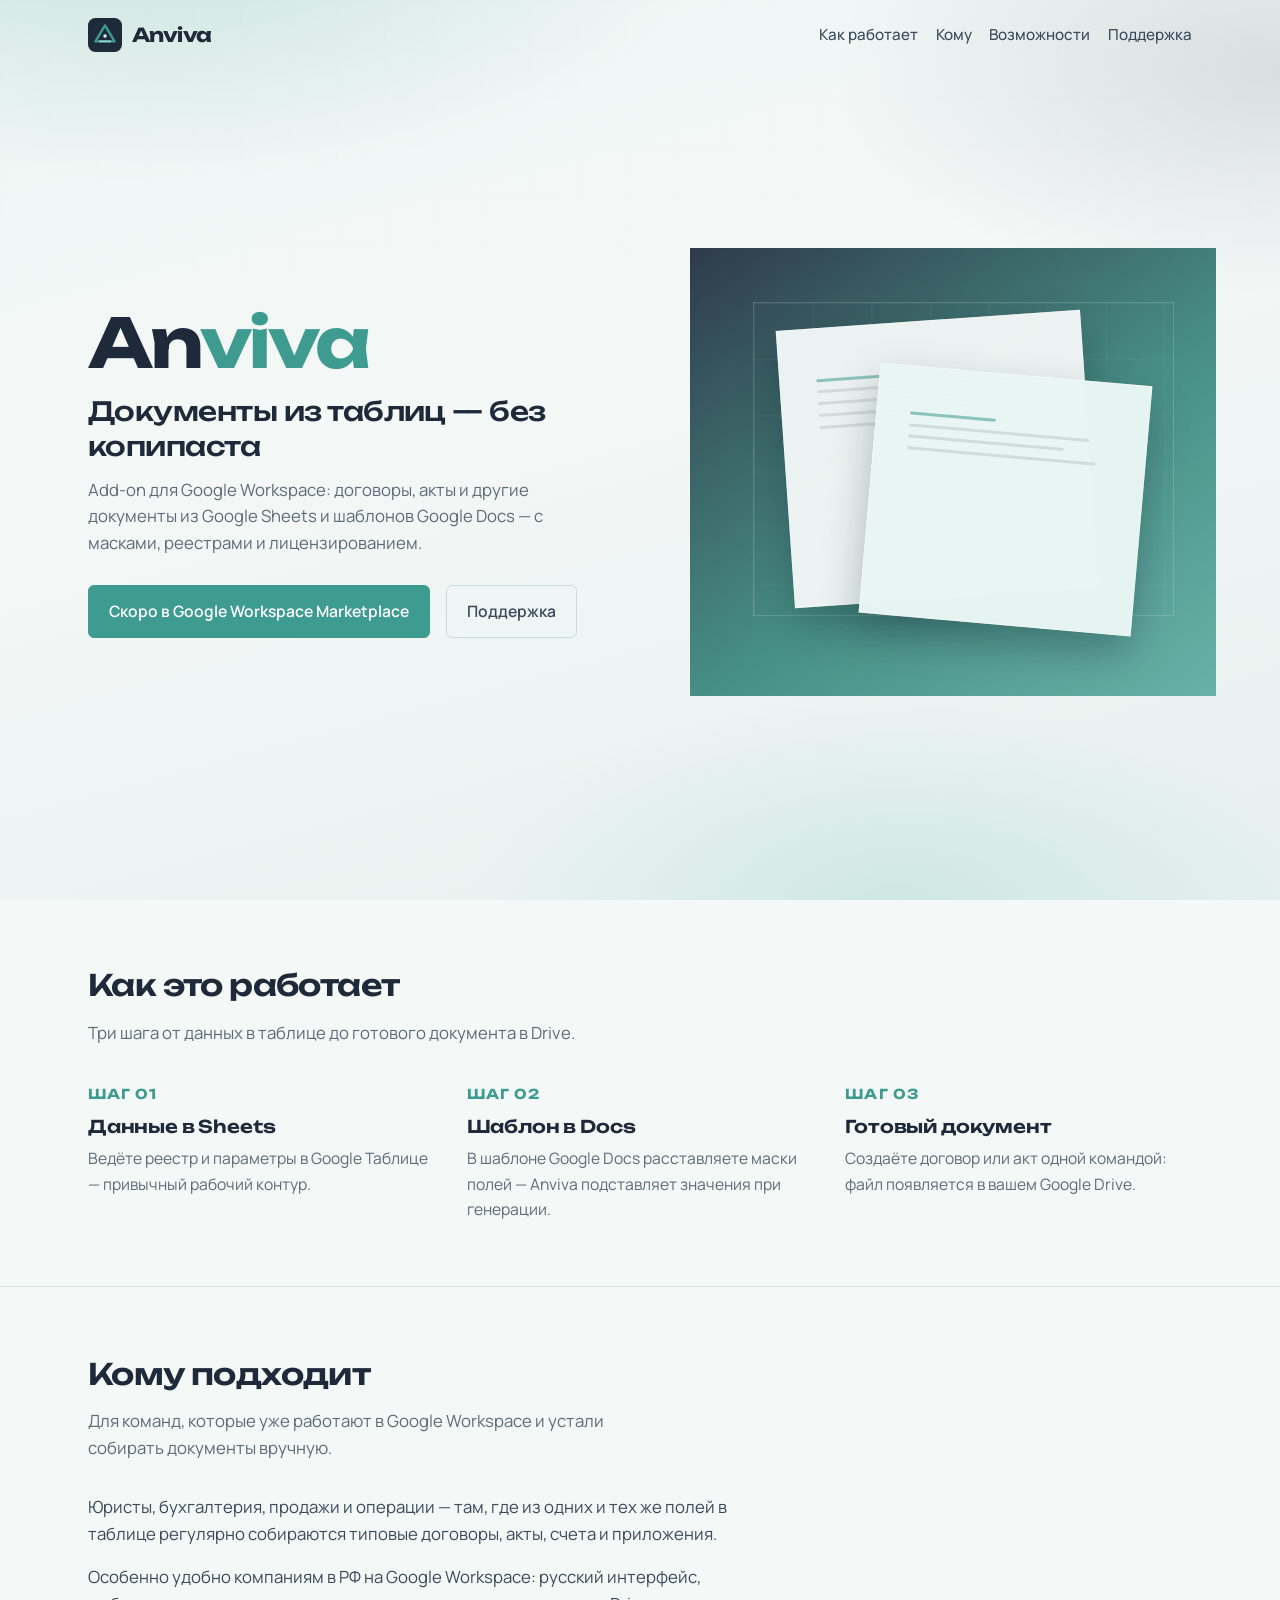
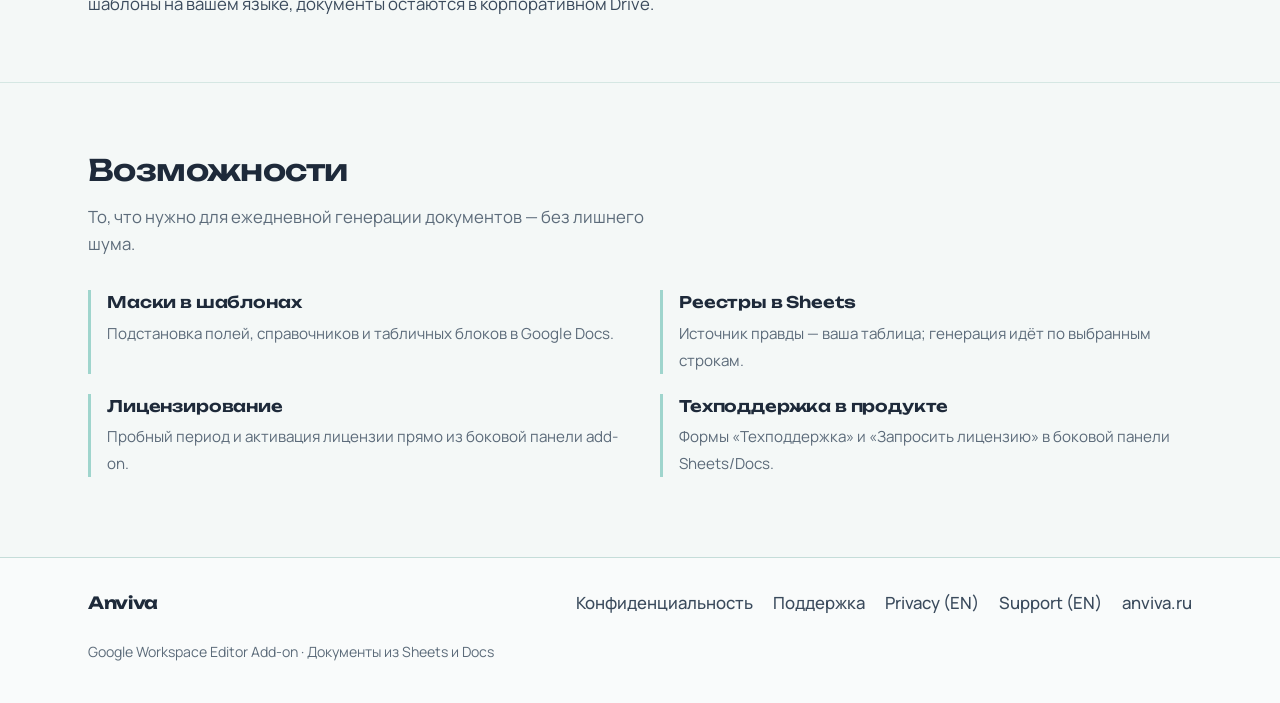
==== index.html @ 26c7adc1 "Publish Anviva static site for hosting. EOF  Co-authored-by: Cursor <cursoragent@cursor.com>" ====
<!DOCTYPE html>
<html lang="ru">
<head>
  <meta charset="utf-8">
  <meta name="viewport" content="width=device-width, initial-scale=1">
  <title>Anviva — документы из Google Sheets и Docs</title>
  <meta name="description" content="Anviva — add-on для Google Workspace: генерация договоров, актов и других документов из таблиц и шаблонов Docs.">
  <link rel="canonical" href="https://anviva.ru/">
  <link rel="icon" href="assets/anviva-icon.svg" type="image/svg+xml">
  <link rel="preconnect" href="https://fonts.googleapis.com">
  <link rel="preconnect" href="https://fonts.gstatic.com" crossorigin>
  <link href="https://fonts.googleapis.com/css2?family=Manrope:wght@400;500;600;700&family=Unbounded:wght@500;600;700&display=swap" rel="stylesheet">
  <link rel="stylesheet" href="css/site.css">
</head>
<body>
  <div class="atmosphere" aria-hidden="true"></div>
  <a class="skip-link" href="#main">К содержанию</a>

  <header class="site-header">
    <a class="brand" href="index.html" aria-current="page">
      <img class="brand__mark" src="assets/anviva-icon.svg" width="34" height="34" alt="">
      <span class="brand__name">Anviva</span>
    </a>
    <nav class="nav" aria-label="Основная навигация">
      <a href="#how">Как работает</a>
      <a href="#audience">Кому</a>
      <a href="#features">Возможности</a>
      <a href="support.html">Поддержка</a>
    </nav>
  </header>

  <main id="main">
    <section class="hero" aria-labelledby="hero-brand">
      <div class="hero__copy">
        <p class="hero__brand reveal" id="hero-brand">An<span>viva</span></p>
        <h1 class="hero__headline reveal reveal--delay">Документы из таблиц — без копипаста</h1>
        <p class="hero__lead reveal reveal--delay-2">
          Add-on для Google Workspace: договоры, акты и другие документы из Google Sheets и шаблонов Google Docs — с масками, реестрами и лицензированием.
        </p>
        <div class="cta-row reveal reveal--delay-2">
          <a class="btn btn--primary" href="#how">Скоро в Google Workspace Marketplace</a>
          <a class="btn btn--ghost" href="support.html">Поддержка</a>
        </div>
      </div>
      <div class="hero__visual reveal reveal--delay" aria-hidden="true">
        <div class="hero-stage">
          <div class="hero-stage__grid"></div>
          <div class="hero-stage__sheet hero-stage__sheet--a">
            <div class="hero-stage__sheet-lines">
              <i></i><i></i><i></i><i></i><i></i>
            </div>
          </div>
          <div class="hero-stage__sheet hero-stage__sheet--b">
            <div class="hero-stage__sheet-lines">
              <i></i><i></i><i></i><i></i>
            </div>
          </div>
        </div>
      </div>
    </section>

    <section class="section" id="how" aria-labelledby="how-title">
      <div class="wrap">
        <h2 class="section__title" id="how-title">Как это работает</h2>
        <p class="section__lead">Три шага от данных в таблице до готового документа в Drive.</p>
        <ol class="steps">
          <li>
            <span class="steps__num">Шаг 01</span>
            <h3>Данные в Sheets</h3>
            <p>Ведёте реестр и параметры в Google Таблице — привычный рабочий контур.</p>
          </li>
          <li>
            <span class="steps__num">Шаг 02</span>
            <h3>Шаблон в Docs</h3>
            <p>В шаблоне Google Docs расставляете маски полей — Anviva подставляет значения при генерации.</p>
          </li>
          <li>
            <span class="steps__num">Шаг 03</span>
            <h3>Готовый документ</h3>
            <p>Создаёте договор или акт одной командой: файл появляется в вашем Google Drive.</p>
          </li>
        </ol>
      </div>
    </section>

    <section class="section" id="audience" aria-labelledby="audience-title">
      <div class="wrap">
        <h2 class="section__title" id="audience-title">Кому подходит</h2>
        <p class="section__lead">Для команд, которые уже работают в Google Workspace и устали собирать документы вручную.</p>
        <div class="audience">
          <p>Юристы, бухгалтерия, продажи и операции — там, где из одних и тех же полей в таблице регулярно собираются типовые договоры, акты, счета и приложения.</p>
          <p>Особенно удобно компаниям в РФ на Google Workspace: русский интерфейс, шаблоны на вашем языке, документы остаются в корпоративном Drive.</p>
        </div>
      </div>
    </section>

    <section class="section" id="features" aria-labelledby="features-title">
      <div class="wrap">
        <h2 class="section__title" id="features-title">Возможности</h2>
        <p class="section__lead">То, что нужно для ежедневной генерации документов — без лишнего шума.</p>
        <ul class="features">
          <li>
            <strong>Маски в шаблонах</strong>
            <span>Подстановка полей, справочников и табличных блоков в Google Docs.</span>
          </li>
          <li>
            <strong>Реестры в Sheets</strong>
            <span>Источник правды — ваша таблица; генерация идёт по выбранным строкам.</span>
          </li>
          <li>
            <strong>Лицензирование</strong>
            <span>Пробный период и активация лицензии прямо из боковой панели add-on.</span>
          </li>
          <li>
            <strong>Техподдержка в продукте</strong>
            <span>Формы «Техподдержка» и «Запросить лицензию» в боковой панели Sheets/Docs.</span>
          </li>
        </ul>
      </div>
    </section>
  </main>

  <footer class="site-footer">
    <div class="wrap site-footer__inner">
      <div class="site-footer__brand">Anviva</div>
      <nav class="site-footer__links" aria-label="Подвал">
        <a href="privacy.html">Конфиденциальность</a>
        <a href="support.html">Поддержка</a>
        <a href="privacy-en.html" lang="en" hreflang="en">Privacy (EN)</a>
        <a href="support-en.html" lang="en" hreflang="en">Support (EN)</a>
        <a href="https://anviva.ru/">anviva.ru</a>
      </nav>
      <p class="site-footer__note">Google Workspace Editor Add-on · Документы из Sheets и Docs</p>
    </div>
  </footer>
</body>
</html>
---- css/site.css ----
/* Anviva marketing site — teal / deep slate, Russian-first */

:root {
  --ink: #1e2a3a;
  --ink-soft: #3a4a5c;
  --muted: #5c6b7a;
  --teal: #3d9b8f;
  --teal-deep: #2f7f75;
  --teal-soft: #9fd5cd;
  --mist: #e8f5f3;
  --paper: #f4f8f7;
  --line: #c5ddd9;
  --white: #ffffff;
  --max: 72rem;
  --radius: 6px;
  --font-display: "Unbounded", "Manrope", sans-serif;
  --font-body: "Manrope", "Segoe UI", sans-serif;
}

*,
*::before,
*::after {
  box-sizing: border-box;
}

html {
  scroll-behavior: smooth;
}

body {
  margin: 0;
  font-family: var(--font-body);
  font-size: 1.05rem;
  line-height: 1.6;
  color: var(--ink);
  background: var(--paper);
  -webkit-font-smoothing: antialiased;
}

img {
  max-width: 100%;
  height: auto;
  display: block;
}

a {
  color: var(--teal-deep);
  text-underline-offset: 0.15em;
}

a:hover {
  color: var(--teal);
}

a:focus-visible,
button:focus-visible {
  outline: 2px solid var(--teal);
  outline-offset: 3px;
}

.skip-link {
  position: absolute;
  left: 1rem;
  top: -3rem;
  z-index: 100;
  padding: 0.5rem 0.85rem;
  background: var(--ink);
  color: var(--white);
  text-decoration: none;
  border-radius: var(--radius);
}

.skip-link:focus {
  top: 1rem;
}

/* —— Atmosphere —— */
.atmosphere {
  position: fixed;
  inset: 0;
  z-index: -1;
  pointer-events: none;
  background:
    radial-gradient(ellipse 80% 55% at 12% -10%, rgba(61, 155, 143, 0.22), transparent 55%),
    radial-gradient(ellipse 70% 50% at 100% 8%, rgba(30, 42, 58, 0.12), transparent 50%),
    radial-gradient(ellipse 60% 40% at 70% 100%, rgba(159, 213, 205, 0.35), transparent 55%),
    linear-gradient(165deg, #eef6f4 0%, #f4f8f7 42%, #e6f0ee 100%);
  animation: atmosphere-drift 18s ease-in-out infinite alternate;
}

.atmosphere::after {
  content: "";
  position: absolute;
  inset: 0;
  opacity: 0.35;
  background-image:
    linear-gradient(rgba(30, 42, 58, 0.03) 1px, transparent 1px),
    linear-gradient(90deg, rgba(30, 42, 58, 0.03) 1px, transparent 1px);
  background-size: 48px 48px;
  mask-image: linear-gradient(180deg, rgba(0, 0, 0, 0.55), transparent 70%);
}

@keyframes atmosphere-drift {
  from {
    filter: hue-rotate(0deg) saturate(1);
    transform: scale(1);
  }
  to {
    filter: hue-rotate(8deg) saturate(1.05);
    transform: scale(1.02);
  }
}

/* —— Shell —— */
.site-header {
  display: flex;
  align-items: center;
  justify-content: space-between;
  gap: 1rem;
  max-width: var(--max);
  margin: 0 auto;
  padding: 1.15rem 1.5rem;
}

.brand {
  display: inline-flex;
  align-items: center;
  gap: 0.65rem;
  text-decoration: none;
  color: var(--ink);
}

.brand__mark {
  width: 2.1rem;
  height: 2.1rem;
  flex-shrink: 0;
}

.brand__name {
  font-family: var(--font-display);
  font-weight: 700;
  font-size: 1.2rem;
  letter-spacing: -0.03em;
  line-height: 1;
}

.nav {
  display: flex;
  flex-wrap: wrap;
  gap: 0.35rem 1.1rem;
  font-size: 0.95rem;
}

.nav a {
  color: var(--ink-soft);
  text-decoration: none;
  font-weight: 500;
}

.nav a:hover,
.nav a[aria-current="page"] {
  color: var(--teal-deep);
}

.wrap {
  max-width: var(--max);
  margin: 0 auto;
  padding: 0 1.5rem;
}

/* —— Hero (first viewport) —— */
.hero {
  min-height: calc(100svh - 4.5rem);
  display: grid;
  align-items: center;
  gap: 2rem;
  max-width: var(--max);
  margin: 0 auto;
  padding: 1.5rem 1.5rem 3rem;
}

@media (min-width: 900px) {
  .hero {
    grid-template-columns: minmax(0, 1.05fr) minmax(0, 0.95fr);
    gap: 2.5rem 3rem;
    padding-top: 0.5rem;
    padding-bottom: 2rem;
  }
}

.hero__copy {
  max-width: 34rem;
}

.hero__brand {
  font-family: var(--font-display);
  font-weight: 700;
  font-size: clamp(2.6rem, 6vw, 4.25rem);
  letter-spacing: -0.04em;
  line-height: 1.05;
  margin: 0 0 1rem;
  color: var(--ink);
}

.hero__brand span {
  color: var(--teal);
}

.hero__headline {
  font-family: var(--font-display);
  font-weight: 500;
  font-size: clamp(1.25rem, 2.4vw, 1.65rem);
  letter-spacing: -0.02em;
  line-height: 1.3;
  margin: 0 0 0.85rem;
  color: var(--ink);
}

.hero__lead {
  margin: 0 0 1.75rem;
  color: var(--muted);
  font-size: 1.05rem;
  max-width: 32rem;
}

.cta-row {
  display: flex;
  flex-wrap: wrap;
  align-items: center;
  gap: 0.75rem 1rem;
}

.btn {
  display: inline-flex;
  align-items: center;
  justify-content: center;
  padding: 0.8rem 1.25rem;
  border-radius: var(--radius);
  font-family: var(--font-body);
  font-weight: 600;
  font-size: 0.98rem;
  text-decoration: none;
  border: 1.5px solid transparent;
  transition: background 0.2s ease, color 0.2s ease, border-color 0.2s ease, transform 0.2s ease;
}

.btn:active {
  transform: translateY(1px);
}

.btn--primary {
  background: var(--teal);
  color: var(--white);
  border-color: var(--teal);
}

.btn--primary:hover {
  background: var(--teal-deep);
  border-color: var(--teal-deep);
  color: var(--white);
}

.btn--ghost {
  background: transparent;
  color: var(--ink-soft);
  border-color: var(--line);
}

.btn--ghost:hover {
  border-color: var(--teal);
  color: var(--teal-deep);
}

/* Hero visual — full-bleed plane on its column */
.hero__visual {
  position: relative;
  min-height: 18rem;
  border-radius: 0;
  overflow: hidden;
  isolation: isolate;
}

@media (min-width: 900px) {
  .hero__visual {
    min-height: min(70vh, 28rem);
    margin-right: -1.5rem;
  }
}

.hero-stage {
  position: absolute;
  inset: 0;
  background:
    linear-gradient(145deg, rgba(30, 42, 58, 0.92) 0%, rgba(47, 127, 117, 0.88) 55%, rgba(61, 155, 143, 0.75) 100%);
}

.hero-stage__grid {
  position: absolute;
  inset: 12% 8% 18% 12%;
  border: 1px solid rgba(255, 255, 255, 0.18);
  background:
    linear-gradient(rgba(255, 255, 255, 0.06) 1px, transparent 1px),
    linear-gradient(90deg, rgba(255, 255, 255, 0.06) 1px, transparent 1px);
  background-size: 14% 18%;
  opacity: 0.9;
}

.hero-stage__sheet {
  position: absolute;
  background: rgba(244, 248, 247, 0.96);
  border: 1px solid rgba(255, 255, 255, 0.35);
  box-shadow: 0 18px 40px rgba(16, 28, 38, 0.28);
}

.hero-stage__sheet--a {
  width: 58%;
  height: 62%;
  left: 18%;
  top: 16%;
  transform: rotate(-4deg);
  animation: sheet-float 7s ease-in-out infinite alternate;
}

.hero-stage__sheet--b {
  width: 52%;
  height: 56%;
  left: 34%;
  top: 28%;
  transform: rotate(5deg);
  background: rgba(232, 245, 243, 0.98);
  animation: sheet-float 8.5s ease-in-out infinite alternate-reverse;
}

.hero-stage__sheet-lines {
  position: absolute;
  left: 12%;
  right: 12%;
  top: 18%;
  display: flex;
  flex-direction: column;
  gap: 0.55rem;
}

.hero-stage__sheet-lines i {
  display: block;
  height: 3px;
  background: rgba(30, 42, 58, 0.12);
  border-radius: 2px;
}

.hero-stage__sheet-lines i:nth-child(1) {
  width: 42%;
  background: var(--teal);
  opacity: 0.55;
}

.hero-stage__sheet-lines i:nth-child(2) {
  width: 88%;
}

.hero-stage__sheet-lines i:nth-child(3) {
  width: 76%;
}

.hero-stage__sheet-lines i:nth-child(4) {
  width: 92%;
}

.hero-stage__sheet-lines i:nth-child(5) {
  width: 64%;
}

@keyframes sheet-float {
  from {
    transform: translateY(0) rotate(var(--r, -4deg));
  }
  to {
    transform: translateY(-10px) rotate(calc(var(--r, -4deg) + 1.5deg));
  }
}

.hero-stage__sheet--a {
  --r: -4deg;
}

.hero-stage__sheet--b {
  --r: 5deg;
}

/* Reveal motion */
.reveal {
  opacity: 0;
  transform: translateY(14px);
  animation: reveal-up 0.9s ease forwards;
}

.reveal--delay {
  animation-delay: 0.15s;
}

.reveal--delay-2 {
  animation-delay: 0.28s;
}

@keyframes reveal-up {
  to {
    opacity: 1;
    transform: translateY(0);
  }
}

@media (prefers-reduced-motion: reduce) {
  .atmosphere,
  .hero-stage__sheet--a,
  .hero-stage__sheet--b,
  .reveal {
    animation: none !important;
  }

  .reveal {
    opacity: 1;
    transform: none;
  }
}

/* —— Sections —— */
.section {
  padding: 4rem 0;
}

.section + .section {
  border-top: 1px solid rgba(197, 221, 217, 0.65);
}

.section__title {
  font-family: var(--font-display);
  font-weight: 600;
  font-size: clamp(1.35rem, 2.5vw, 1.85rem);
  letter-spacing: -0.02em;
  margin: 0 0 0.65rem;
}

.section__lead {
  margin: 0 0 2rem;
  color: var(--muted);
  max-width: 36rem;
}

.steps {
  list-style: none;
  margin: 0;
  padding: 0;
  display: grid;
  gap: 1.75rem;
}

@media (min-width: 800px) {
  .steps {
    grid-template-columns: repeat(3, 1fr);
    gap: 2rem;
  }
}

.steps li {
  position: relative;
  padding-top: 0.25rem;
}

.steps__num {
  display: block;
  font-family: var(--font-display);
  font-weight: 700;
  font-size: 0.85rem;
  letter-spacing: 0.08em;
  text-transform: uppercase;
  color: var(--teal);
  margin-bottom: 0.45rem;
}

.steps h3 {
  font-family: var(--font-display);
  font-weight: 600;
  font-size: 1.1rem;
  margin: 0 0 0.4rem;
  letter-spacing: -0.01em;
}

.steps p {
  margin: 0;
  color: var(--muted);
  font-size: 0.98rem;
}

.audience {
  display: grid;
  gap: 1rem;
  max-width: 40rem;
}

.audience p {
  margin: 0;
  color: var(--ink-soft);
}

.features {
  list-style: none;
  margin: 0;
  padding: 0;
  display: grid;
  gap: 1.25rem 2.5rem;
}

@media (min-width: 700px) {
  .features {
    grid-template-columns: 1fr 1fr;
  }
}

.features li {
  padding-left: 1rem;
  border-left: 3px solid var(--teal-soft);
}

.features strong {
  display: block;
  font-family: var(--font-display);
  font-weight: 600;
  font-size: 1rem;
  margin-bottom: 0.25rem;
  letter-spacing: -0.01em;
}

.features span {
  color: var(--muted);
  font-size: 0.95rem;
}

/* —— Inner pages —— */
.page-hero {
  padding: 2.5rem 0 1.5rem;
}

.page-hero h1 {
  font-family: var(--font-display);
  font-weight: 700;
  font-size: clamp(1.75rem, 3.5vw, 2.4rem);
  letter-spacing: -0.03em;
  margin: 0 0 0.5rem;
}

.page-hero p {
  margin: 0;
  color: var(--muted);
  max-width: 38rem;
}

.prose {
  padding: 0 0 4rem;
  max-width: 42rem;
}

.prose h2 {
  font-family: var(--font-display);
  font-weight: 600;
  font-size: 1.2rem;
  letter-spacing: -0.015em;
  margin: 2rem 0 0.65rem;
}

.prose p,
.prose li {
  color: var(--ink-soft);
}

.prose ul {
  padding-left: 1.2rem;
}

.prose li + li {
  margin-top: 0.35rem;
}

.meta {
  font-size: 0.9rem;
  color: var(--muted);
}

.contact-block {
  margin: 1.5rem 0;
  padding: 1.25rem 0;
  border-top: 1px solid var(--line);
  border-bottom: 1px solid var(--line);
}

.contact-block a {
  font-weight: 600;
  font-size: 1.1rem;
  text-decoration: none;
}

.faq {
  margin: 0;
  padding: 0;
}

.faq dt {
  font-family: var(--font-display);
  font-weight: 600;
  font-size: 1.02rem;
  margin-top: 1.5rem;
  letter-spacing: -0.01em;
}

.faq dd {
  margin: 0.4rem 0 0;
  color: var(--muted);
}

/* —— Footer —— */
.site-footer {
  border-top: 1px solid var(--line);
  background: rgba(255, 255, 255, 0.45);
  padding: 2rem 0 2.5rem;
  margin-top: 1rem;
}

.site-footer__inner {
  display: flex;
  flex-wrap: wrap;
  gap: 1rem 2rem;
  align-items: flex-start;
  justify-content: space-between;
}

.site-footer__brand {
  font-family: var(--font-display);
  font-weight: 700;
  letter-spacing: -0.02em;
}

.site-footer__links {
  display: flex;
  flex-wrap: wrap;
  gap: 0.75rem 1.25rem;
}

.site-footer__links a {
  text-decoration: none;
  color: var(--ink-soft);
  font-weight: 500;
}

.site-footer__links a:hover {
  color: var(--teal-deep);
}

.site-footer__note {
  width: 100%;
  margin: 0.5rem 0 0;
  font-size: 0.88rem;
  color: var(--muted);
}
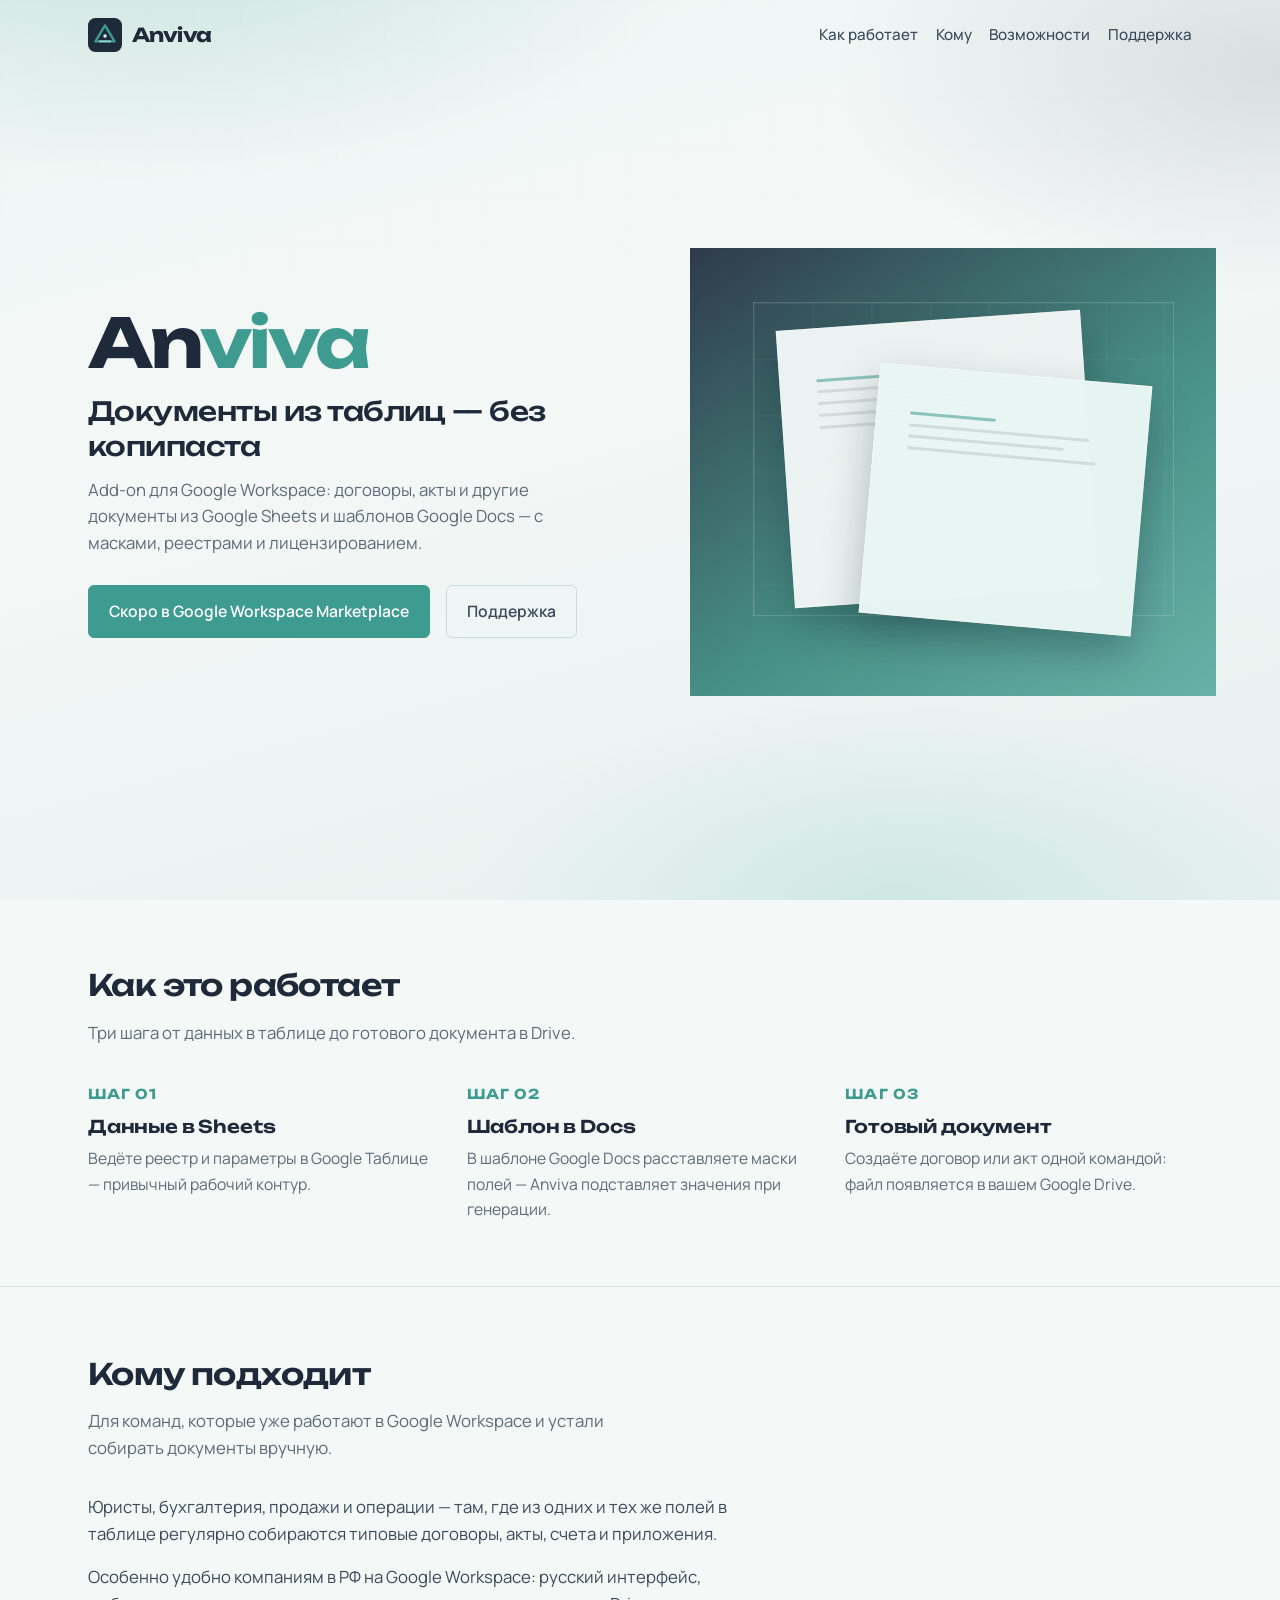
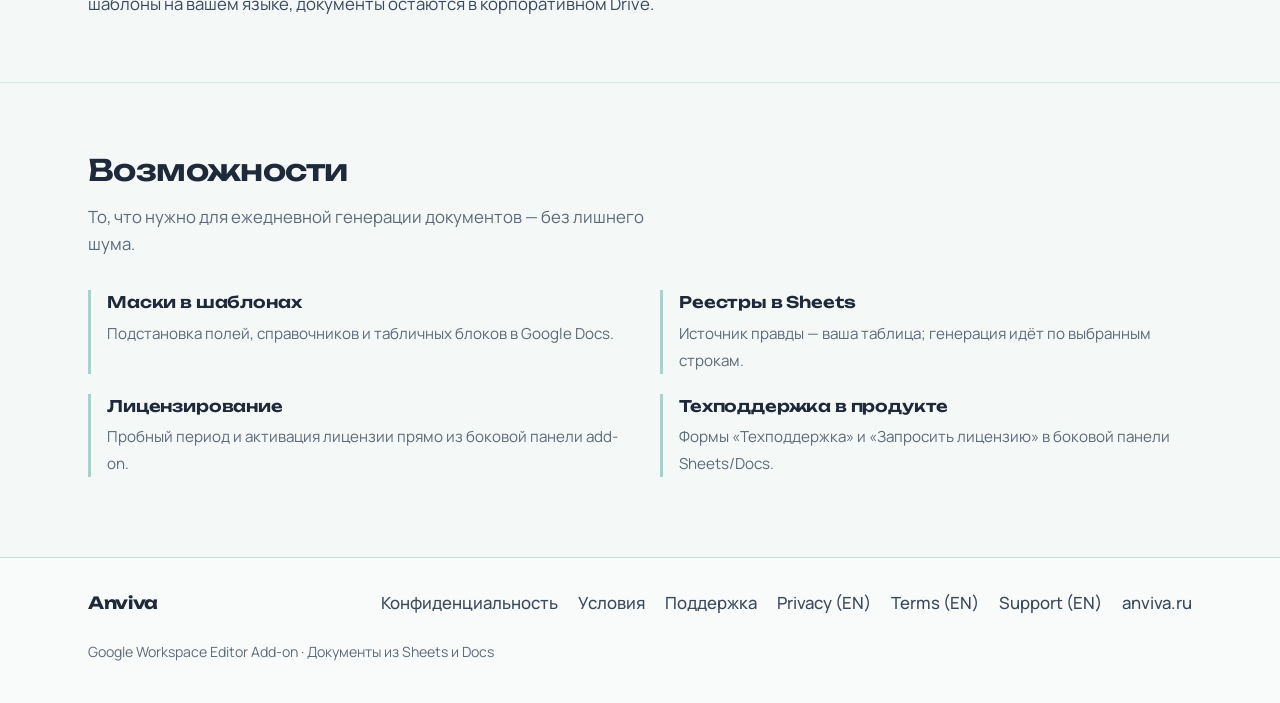
==== commit 70d255d6: "Add Anviva terms of service pages in Russian and English. Co-authored-by: Cursor <cursoragent@cursor" ====
--- a/index.html
+++ b/index.html
@@ -125,8 +125,10 @@
       <div class="site-footer__brand">Anviva</div>
       <nav class="site-footer__links" aria-label="Подвал">
         <a href="privacy.html">Конфиденциальность</a>
+        <a href="terms.html">Условия</a>
         <a href="support.html">Поддержка</a>
         <a href="privacy-en.html" lang="en" hreflang="en">Privacy (EN)</a>
+        <a href="terms-en.html" lang="en" hreflang="en">Terms (EN)</a>
         <a href="support-en.html" lang="en" hreflang="en">Support (EN)</a>
         <a href="https://anviva.ru/">anviva.ru</a>
       </nav>
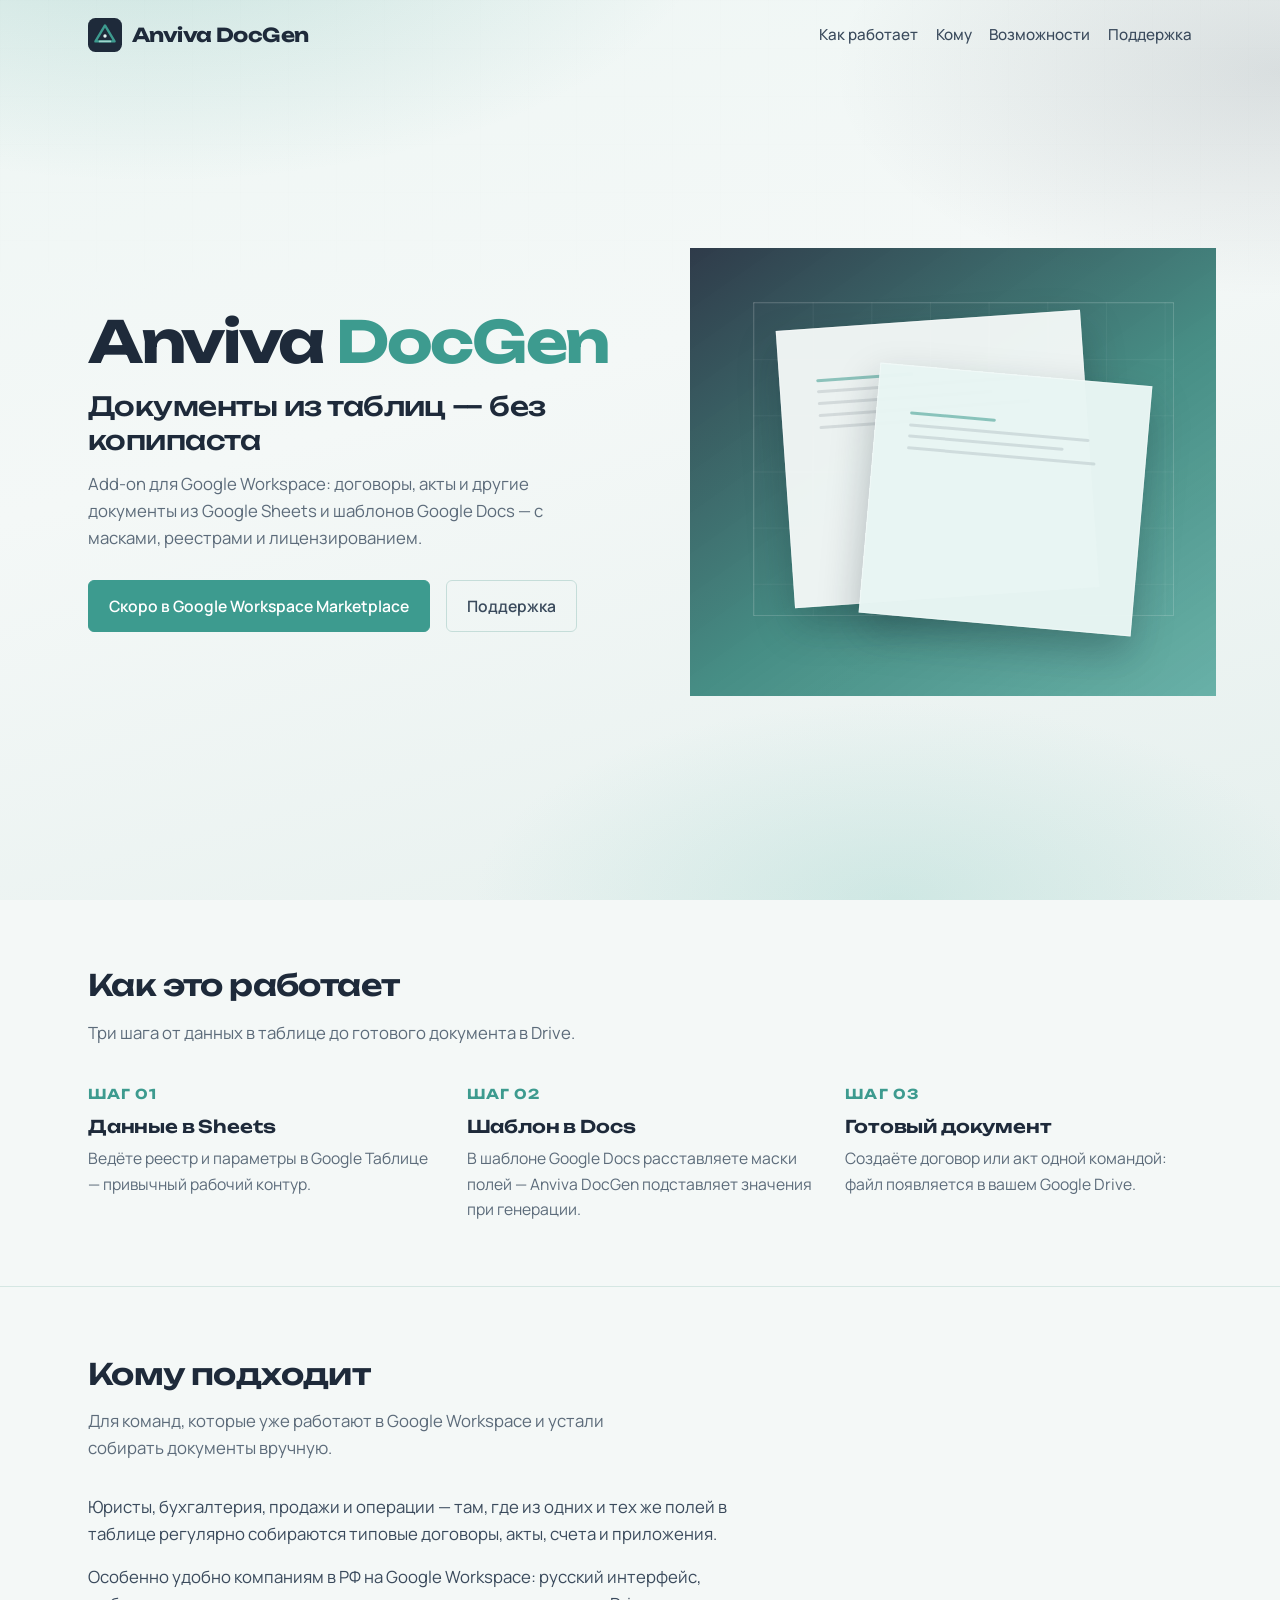
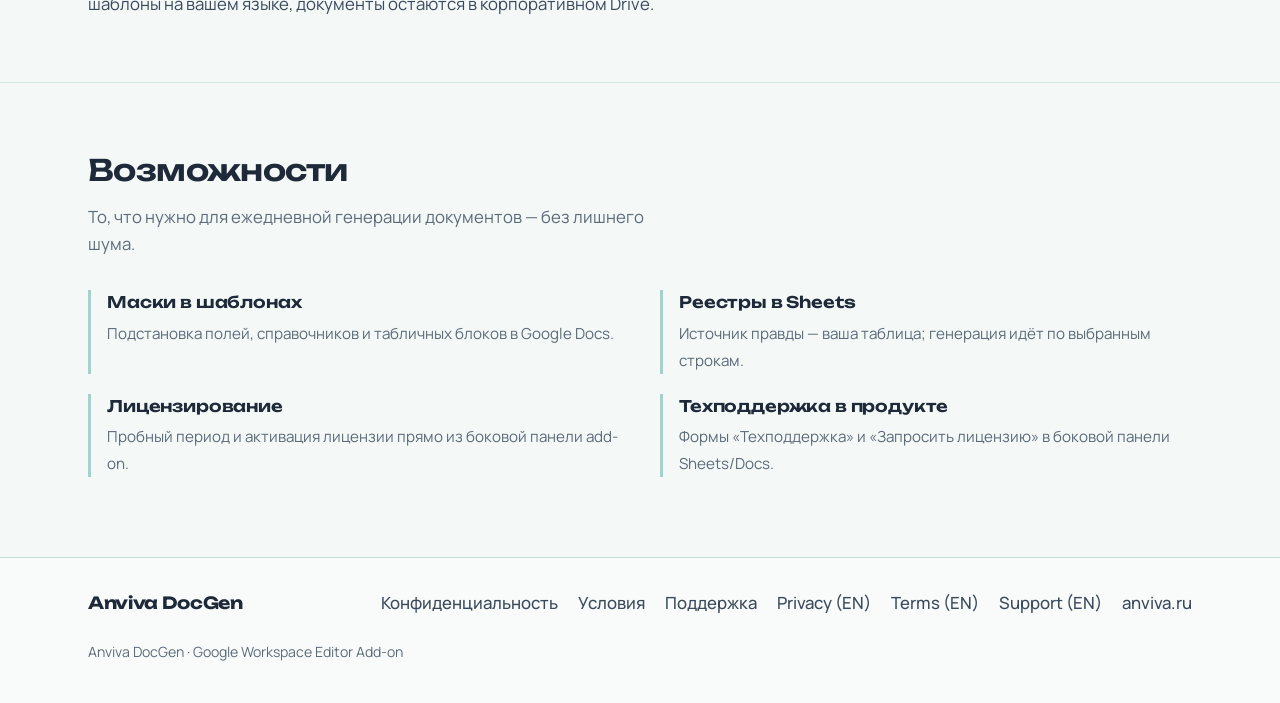
==== commit b3d8b1eb: "Rename product to Anviva DocGen on the marketing site for OAuth branding. Co-authored-by: Cursor <cu" ====
--- a/index.html
+++ b/index.html
@@ -3,8 +3,8 @@
 <head>
   <meta charset="utf-8">
   <meta name="viewport" content="width=device-width, initial-scale=1">
-  <title>Anviva — документы из Google Sheets и Docs</title>
-  <meta name="description" content="Anviva — add-on для Google Workspace: генерация договоров, актов и других документов из таблиц и шаблонов Docs.">
+  <title>Anviva DocGen — документы из Google Sheets и Docs</title>
+  <meta name="description" content="Anviva DocGen — add-on для Google Workspace: генерация договоров, актов и других документов из таблиц и шаблонов Docs.">
   <link rel="canonical" href="https://anviva.ru/">
   <link rel="icon" href="assets/anviva-icon.svg" type="image/svg+xml">
   <link rel="preconnect" href="https://fonts.googleapis.com">
@@ -19,7 +19,7 @@
   <header class="site-header">
     <a class="brand" href="index.html" aria-current="page">
       <img class="brand__mark" src="assets/anviva-icon.svg" width="34" height="34" alt="">
-      <span class="brand__name">Anviva</span>
+      <span class="brand__name">Anviva DocGen</span>
     </a>
     <nav class="nav" aria-label="Основная навигация">
       <a href="#how">Как работает</a>
@@ -32,8 +32,8 @@
   <main id="main">
     <section class="hero" aria-labelledby="hero-brand">
       <div class="hero__copy">
-        <p class="hero__brand reveal" id="hero-brand">An<span>viva</span></p>
-        <h1 class="hero__headline reveal reveal--delay">Документы из таблиц — без копипаста</h1>
+        <h1 class="hero__brand reveal" id="hero-brand">Anviva <span>DocGen</span></h1>
+        <p class="hero__headline reveal reveal--delay">Документы из таблиц — без копипаста</p>
         <p class="hero__lead reveal reveal--delay-2">
           Add-on для Google Workspace: договоры, акты и другие документы из Google Sheets и шаблонов Google Docs — с масками, реестрами и лицензированием.
         </p>
@@ -72,7 +72,7 @@
           <li>
             <span class="steps__num">Шаг 02</span>
             <h3>Шаблон в Docs</h3>
-            <p>В шаблоне Google Docs расставляете маски полей — Anviva подставляет значения при генерации.</p>
+            <p>В шаблоне Google Docs расставляете маски полей — Anviva DocGen подставляет значения при генерации.</p>
           </li>
           <li>
             <span class="steps__num">Шаг 03</span>
@@ -122,7 +122,7 @@
 
   <footer class="site-footer">
     <div class="wrap site-footer__inner">
-      <div class="site-footer__brand">Anviva</div>
+      <div class="site-footer__brand">Anviva DocGen</div>
       <nav class="site-footer__links" aria-label="Подвал">
         <a href="privacy.html">Конфиденциальность</a>
         <a href="terms.html">Условия</a>
@@ -132,7 +132,7 @@
         <a href="support-en.html" lang="en" hreflang="en">Support (EN)</a>
         <a href="https://anviva.ru/">anviva.ru</a>
       </nav>
-      <p class="site-footer__note">Google Workspace Editor Add-on · Документы из Sheets и Docs</p>
+      <p class="site-footer__note">Anviva DocGen · Google Workspace Editor Add-on</p>
     </div>
   </footer>
 </body>
--- a/css/site.css
+++ b/css/site.css
@@ -195,7 +195,7 @@
 .hero__brand {
   font-family: var(--font-display);
   font-weight: 700;
-  font-size: clamp(2.6rem, 6vw, 4.25rem);
+  font-size: clamp(2.2rem, 5.2vw, 3.6rem);
   letter-spacing: -0.04em;
   line-height: 1.05;
   margin: 0 0 1rem;
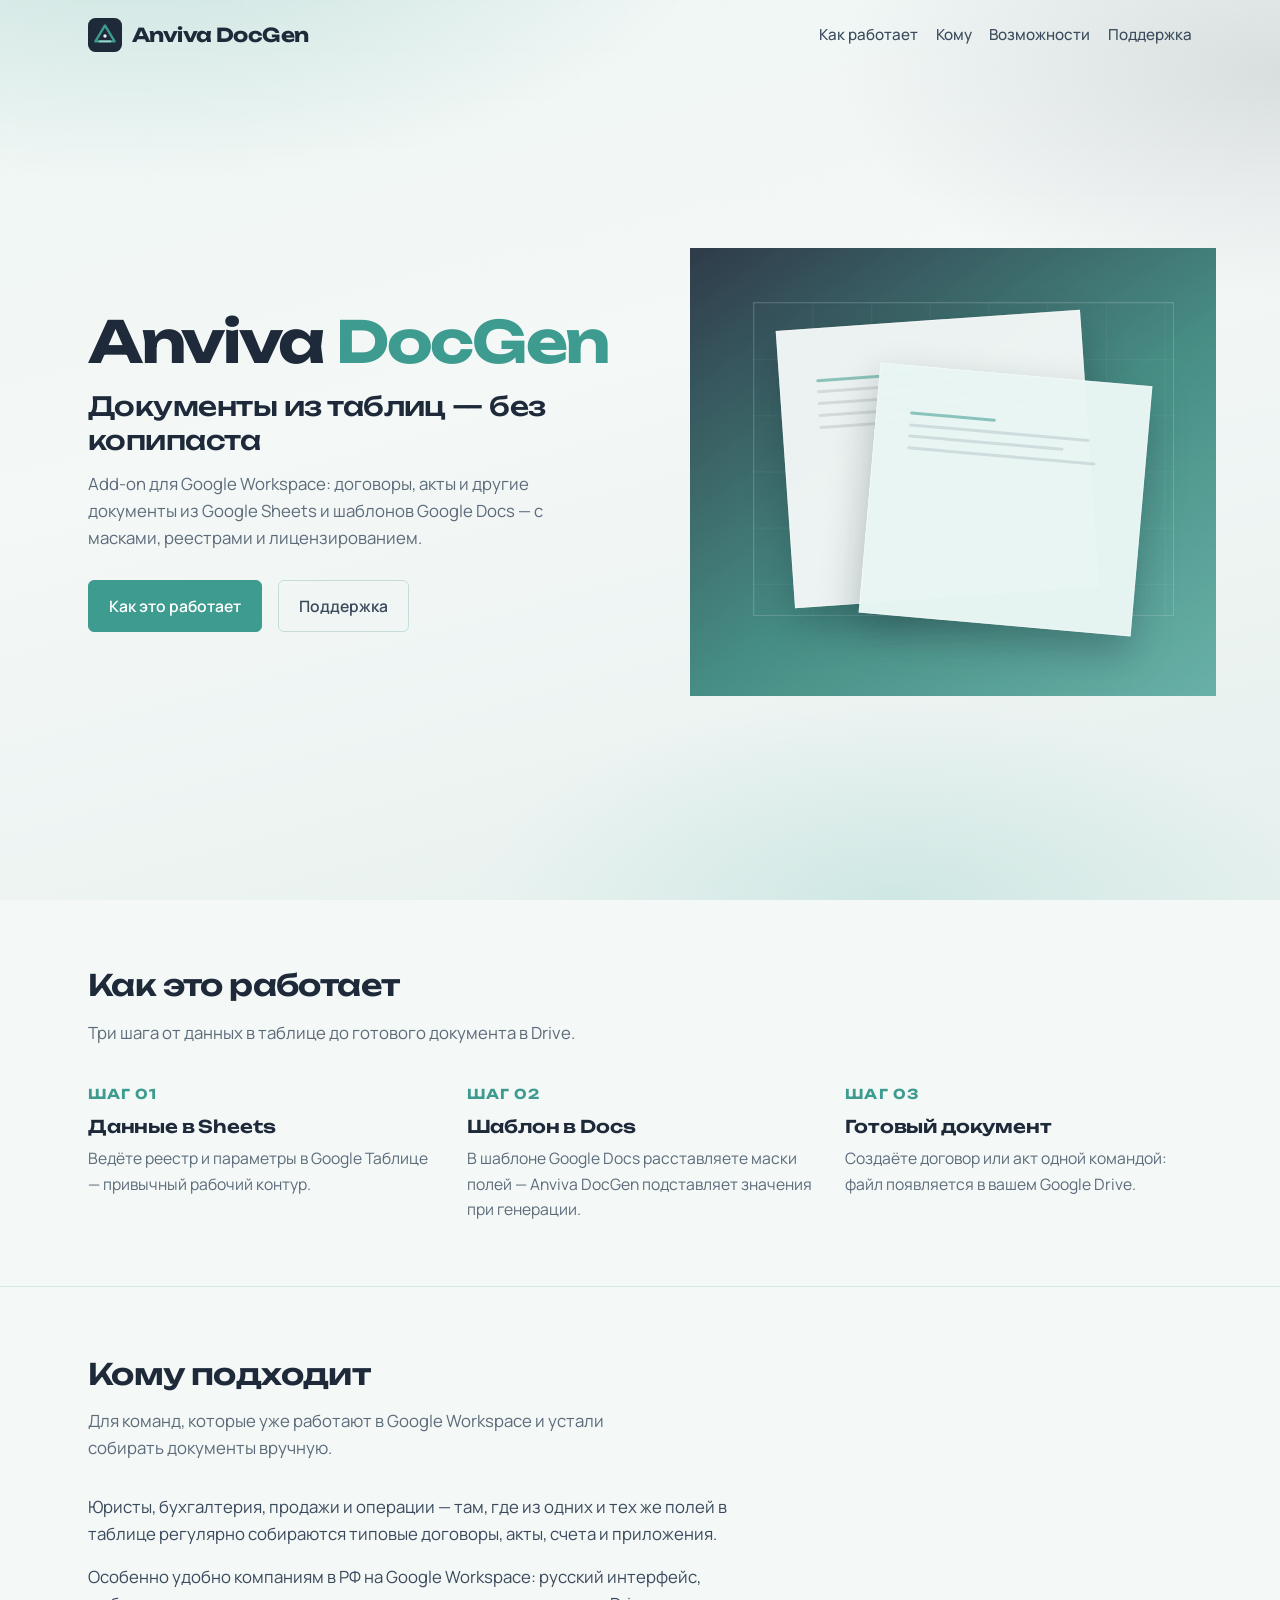
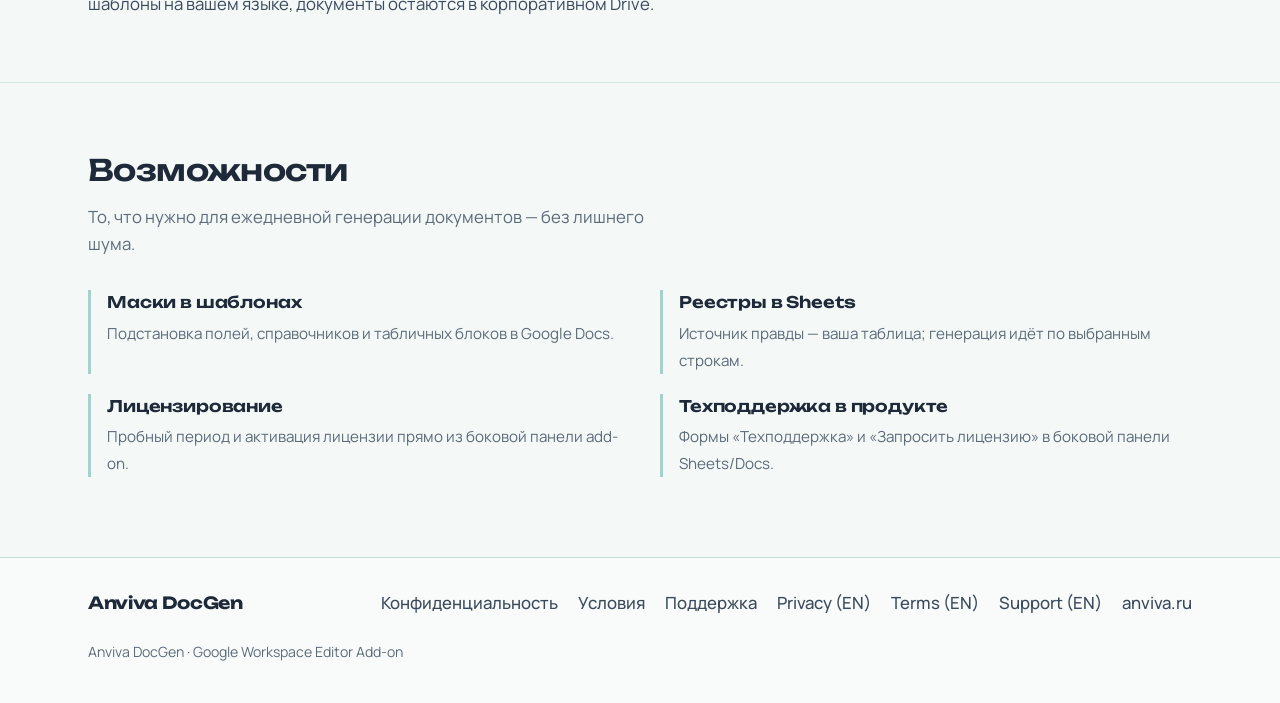
==== commit ed5a5bdb: "Remove Marketplace coming-soon CTA and publish Limited Use pages for OAuth review. Co-authored-by: C" ====
--- a/index.html
+++ b/index.html
@@ -38,7 +38,7 @@
           Add-on для Google Workspace: договоры, акты и другие документы из Google Sheets и шаблонов Google Docs — с масками, реестрами и лицензированием.
         </p>
         <div class="cta-row reveal reveal--delay-2">
-          <a class="btn btn--primary" href="#how">Скоро в Google Workspace Marketplace</a>
+          <a class="btn btn--primary" href="#how">Как это работает</a>
           <a class="btn btn--ghost" href="support.html">Поддержка</a>
         </div>
       </div>
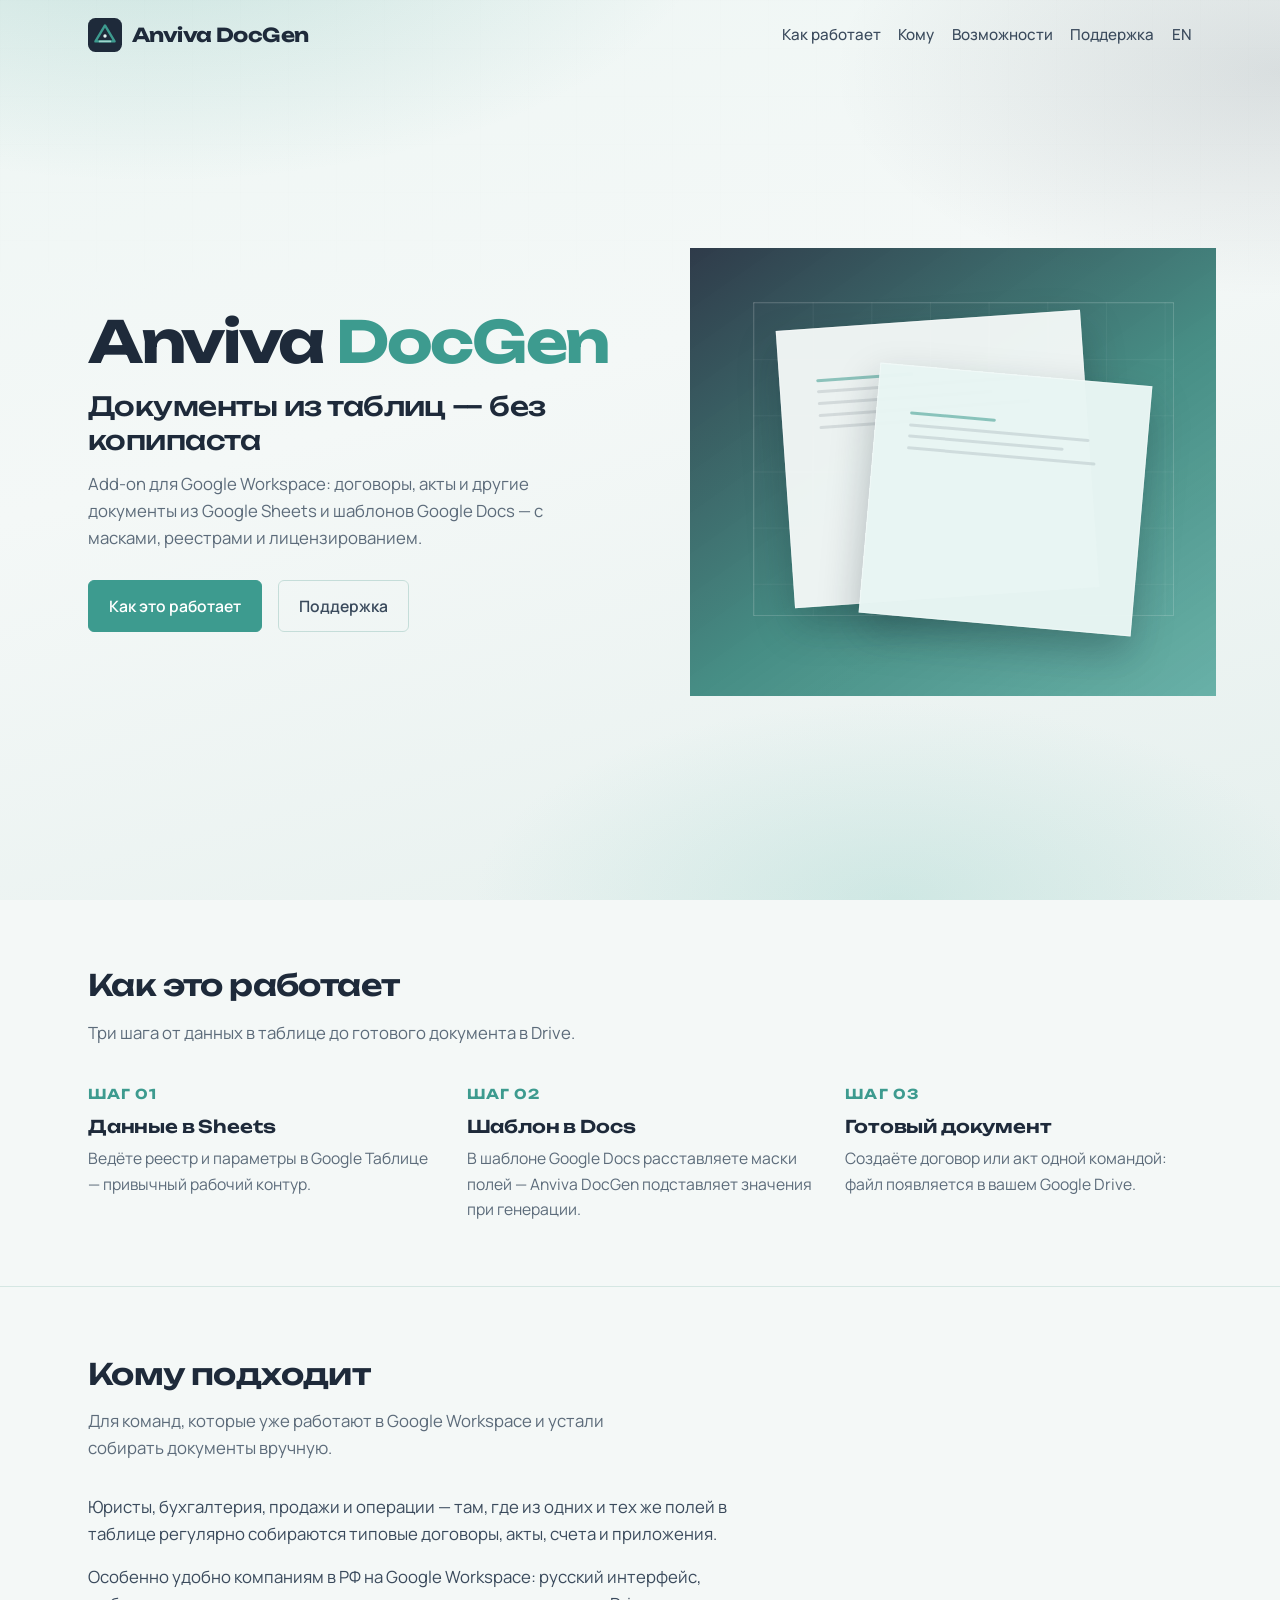
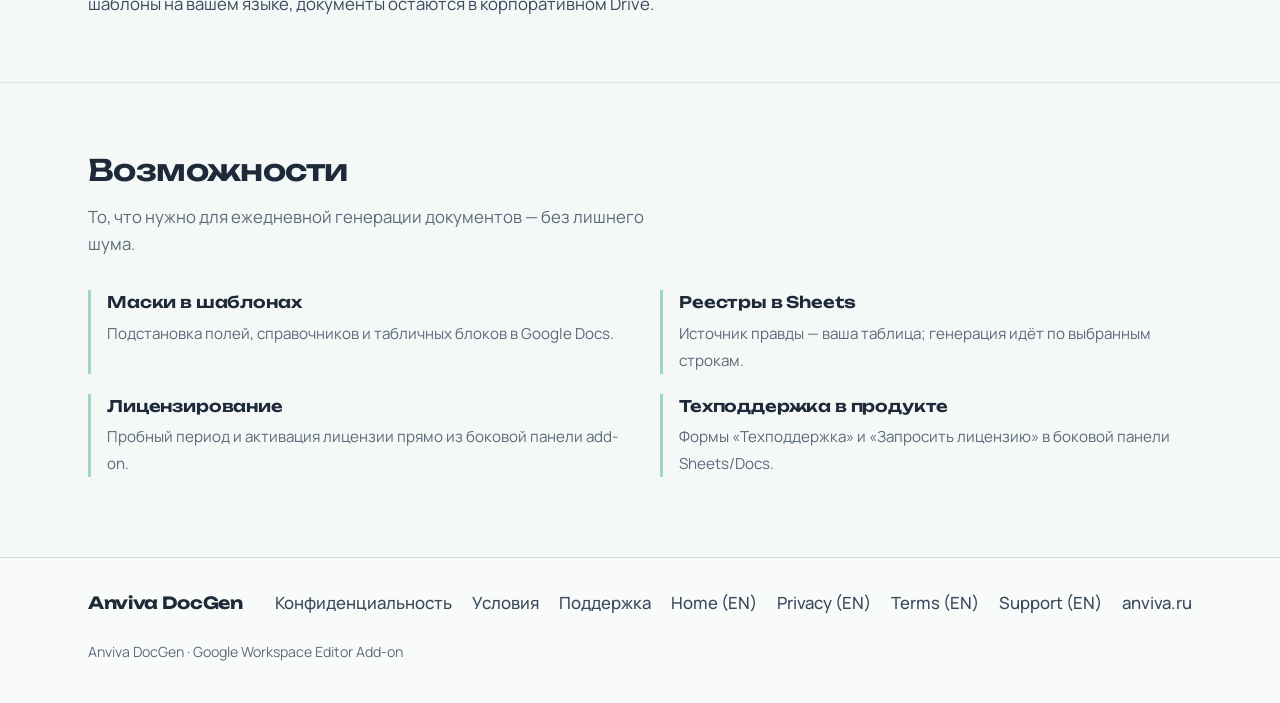
==== commit 75b39c0a: "Add English homepage for Google OAuth branding verification. Expose purpose, AI NCII disclaimer, and" ====
--- a/index.html
+++ b/index.html
@@ -6,6 +6,8 @@
   <title>Anviva DocGen — документы из Google Sheets и Docs</title>
   <meta name="description" content="Anviva DocGen — add-on для Google Workspace: генерация договоров, актов и других документов из таблиц и шаблонов Docs.">
   <link rel="canonical" href="https://anviva.ru/">
+  <link rel="alternate" hreflang="ru" href="https://anviva.ru/">
+  <link rel="alternate" hreflang="en" href="https://anviva.ru/index-en.html">
   <link rel="icon" href="assets/anviva-icon.svg" type="image/svg+xml">
   <link rel="preconnect" href="https://fonts.googleapis.com">
   <link rel="preconnect" href="https://fonts.gstatic.com" crossorigin>
@@ -26,6 +28,7 @@
       <a href="#audience">Кому</a>
       <a href="#features">Возможности</a>
       <a href="support.html">Поддержка</a>
+      <a href="index-en.html" lang="en" hreflang="en">EN</a>
     </nav>
   </header>
 
@@ -127,6 +130,7 @@
         <a href="privacy.html">Конфиденциальность</a>
         <a href="terms.html">Условия</a>
         <a href="support.html">Поддержка</a>
+        <a href="index-en.html" lang="en" hreflang="en">Home (EN)</a>
         <a href="privacy-en.html" lang="en" hreflang="en">Privacy (EN)</a>
         <a href="terms-en.html" lang="en" hreflang="en">Terms (EN)</a>
         <a href="support-en.html" lang="en" hreflang="en">Support (EN)</a>
--- a/css/site.css
+++ b/css/site.css
@@ -535,6 +535,21 @@
   font-size: 0.95rem;
 }
 
+.compliance {
+  max-width: 42rem;
+  display: grid;
+  gap: 1rem;
+}
+
+.compliance p {
+  margin: 0;
+  color: var(--ink-soft);
+}
+
+.compliance a {
+  font-weight: 600;
+}
+
 /* —— Inner pages —— */
 .page-hero {
   padding: 2.5rem 0 1.5rem;
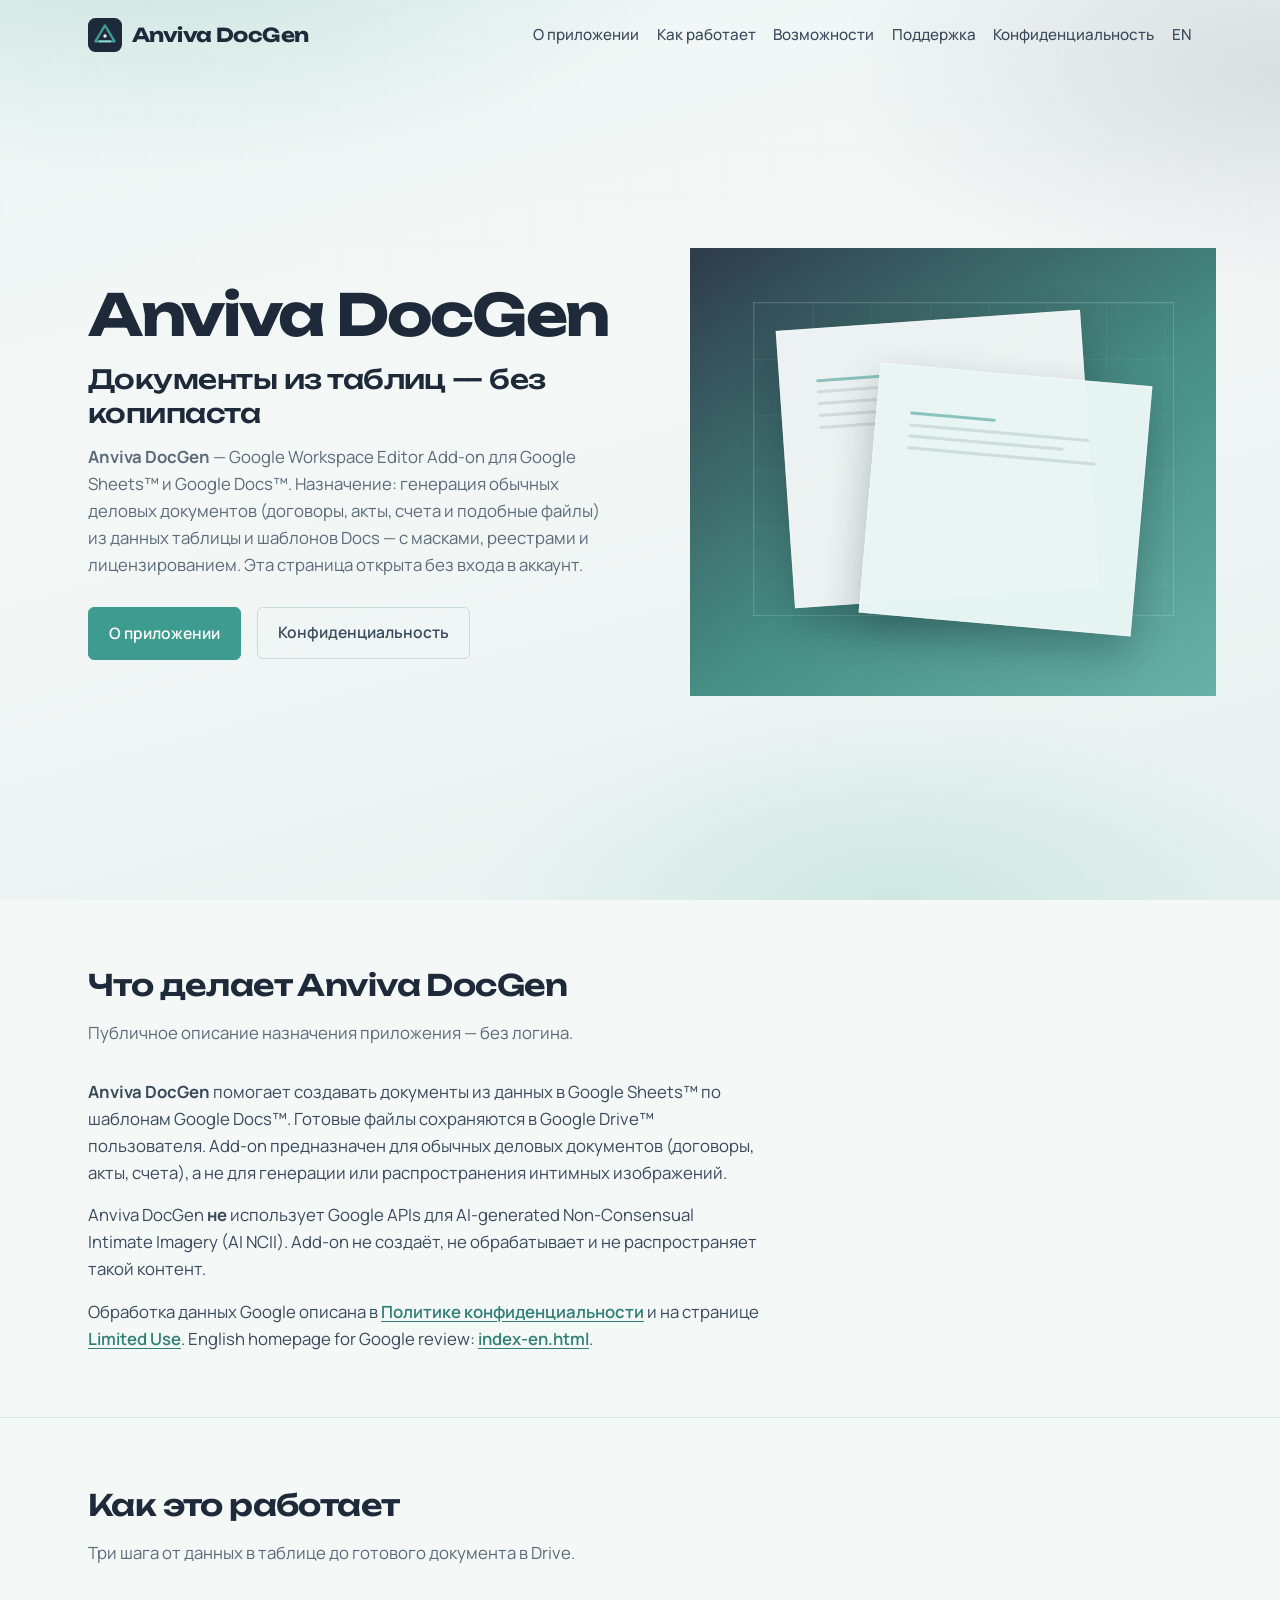
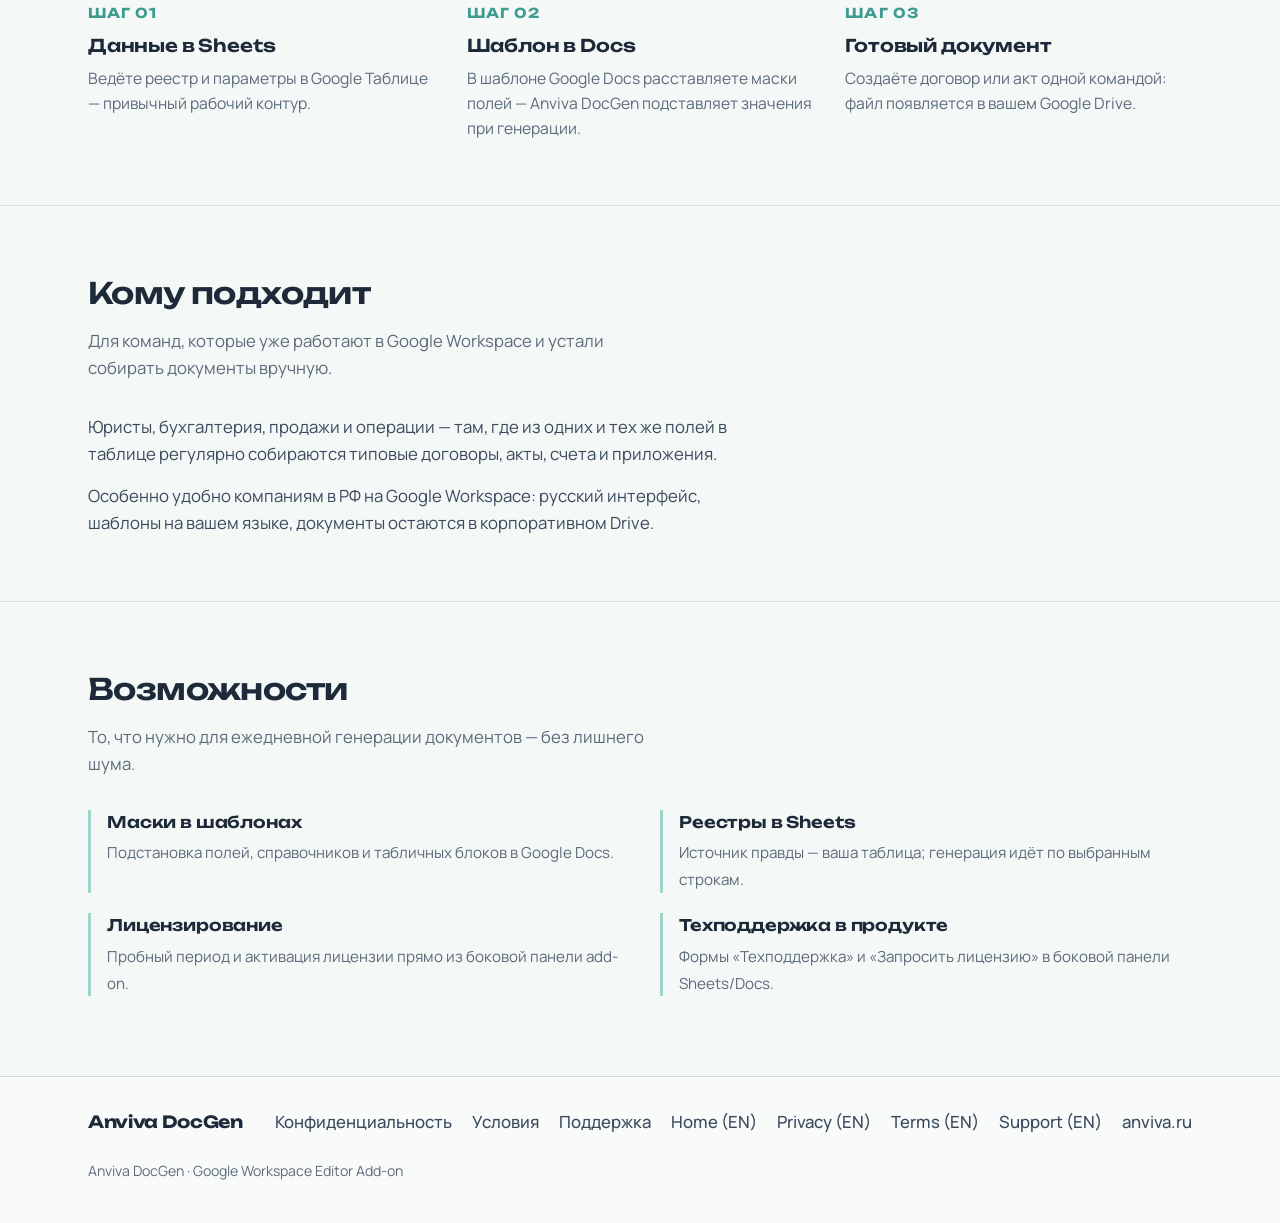
==== commit d419b25b: "Expand privacy policy and harden homepage for Google OAuth verification. Detail Google data access, " ====
--- a/index.html
+++ b/index.html
@@ -24,10 +24,11 @@
       <span class="brand__name">Anviva DocGen</span>
     </a>
     <nav class="nav" aria-label="Основная навигация">
+      <a href="#purpose">О приложении</a>
       <a href="#how">Как работает</a>
-      <a href="#audience">Кому</a>
       <a href="#features">Возможности</a>
       <a href="support.html">Поддержка</a>
+      <a href="privacy.html">Конфиденциальность</a>
       <a href="index-en.html" lang="en" hreflang="en">EN</a>
     </nav>
   </header>
@@ -35,14 +36,17 @@
   <main id="main">
     <section class="hero" aria-labelledby="hero-brand">
       <div class="hero__copy">
-        <h1 class="hero__brand reveal" id="hero-brand">Anviva <span>DocGen</span></h1>
+        <h1 class="hero__brand reveal" id="hero-brand">Anviva DocGen</h1>
         <p class="hero__headline reveal reveal--delay">Документы из таблиц — без копипаста</p>
         <p class="hero__lead reveal reveal--delay-2">
-          Add-on для Google Workspace: договоры, акты и другие документы из Google Sheets и шаблонов Google Docs — с масками, реестрами и лицензированием.
+          <strong>Anviva DocGen</strong> — Google Workspace Editor Add-on для Google Sheets™ и Google Docs™.
+          Назначение: генерация обычных деловых документов (договоры, акты, счета и подобные файлы)
+          из данных таблицы и шаблонов Docs — с масками, реестрами и лицензированием.
+          Эта страница открыта без входа в аккаунт.
         </p>
         <div class="cta-row reveal reveal--delay-2">
-          <a class="btn btn--primary" href="#how">Как это работает</a>
-          <a class="btn btn--ghost" href="support.html">Поддержка</a>
+          <a class="btn btn--primary" href="#purpose">О приложении</a>
+          <a class="btn btn--ghost" href="privacy.html">Конфиденциальность</a>
         </div>
       </div>
       <div class="hero__visual reveal reveal--delay" aria-hidden="true">
@@ -58,6 +62,35 @@
               <i></i><i></i><i></i><i></i>
             </div>
           </div>
+        </div>
+      </div>
+    </section>
+
+    <section class="section" id="purpose" aria-labelledby="purpose-title">
+      <div class="wrap">
+        <h2 class="section__title" id="purpose-title">Что делает Anviva DocGen</h2>
+        <p class="section__lead">
+          Публичное описание назначения приложения — без логина.
+        </p>
+        <div class="compliance">
+          <p>
+            <strong>Anviva DocGen</strong> помогает создавать документы из данных в Google Sheets™
+            по шаблонам Google Docs™. Готовые файлы сохраняются в Google Drive™ пользователя.
+            Add-on предназначен для обычных деловых документов (договоры, акты, счета),
+            а не для генерации или распространения интимных изображений.
+          </p>
+          <p>
+            Anviva DocGen <strong>не</strong> использует Google APIs для AI-generated Non-Consensual
+            Intimate Imagery (AI NCII). Add-on не создаёт, не обрабатывает и не распространяет такой контент.
+          </p>
+          <p>
+            Обработка данных Google описана в
+            <a href="privacy.html">Политике конфиденциальности</a>
+            и на странице
+            <a href="limited-use.html">Limited Use</a>.
+            English homepage for Google review:
+            <a href="index-en.html" hreflang="en">index-en.html</a>.
+          </p>
         </div>
       </div>
     </section>
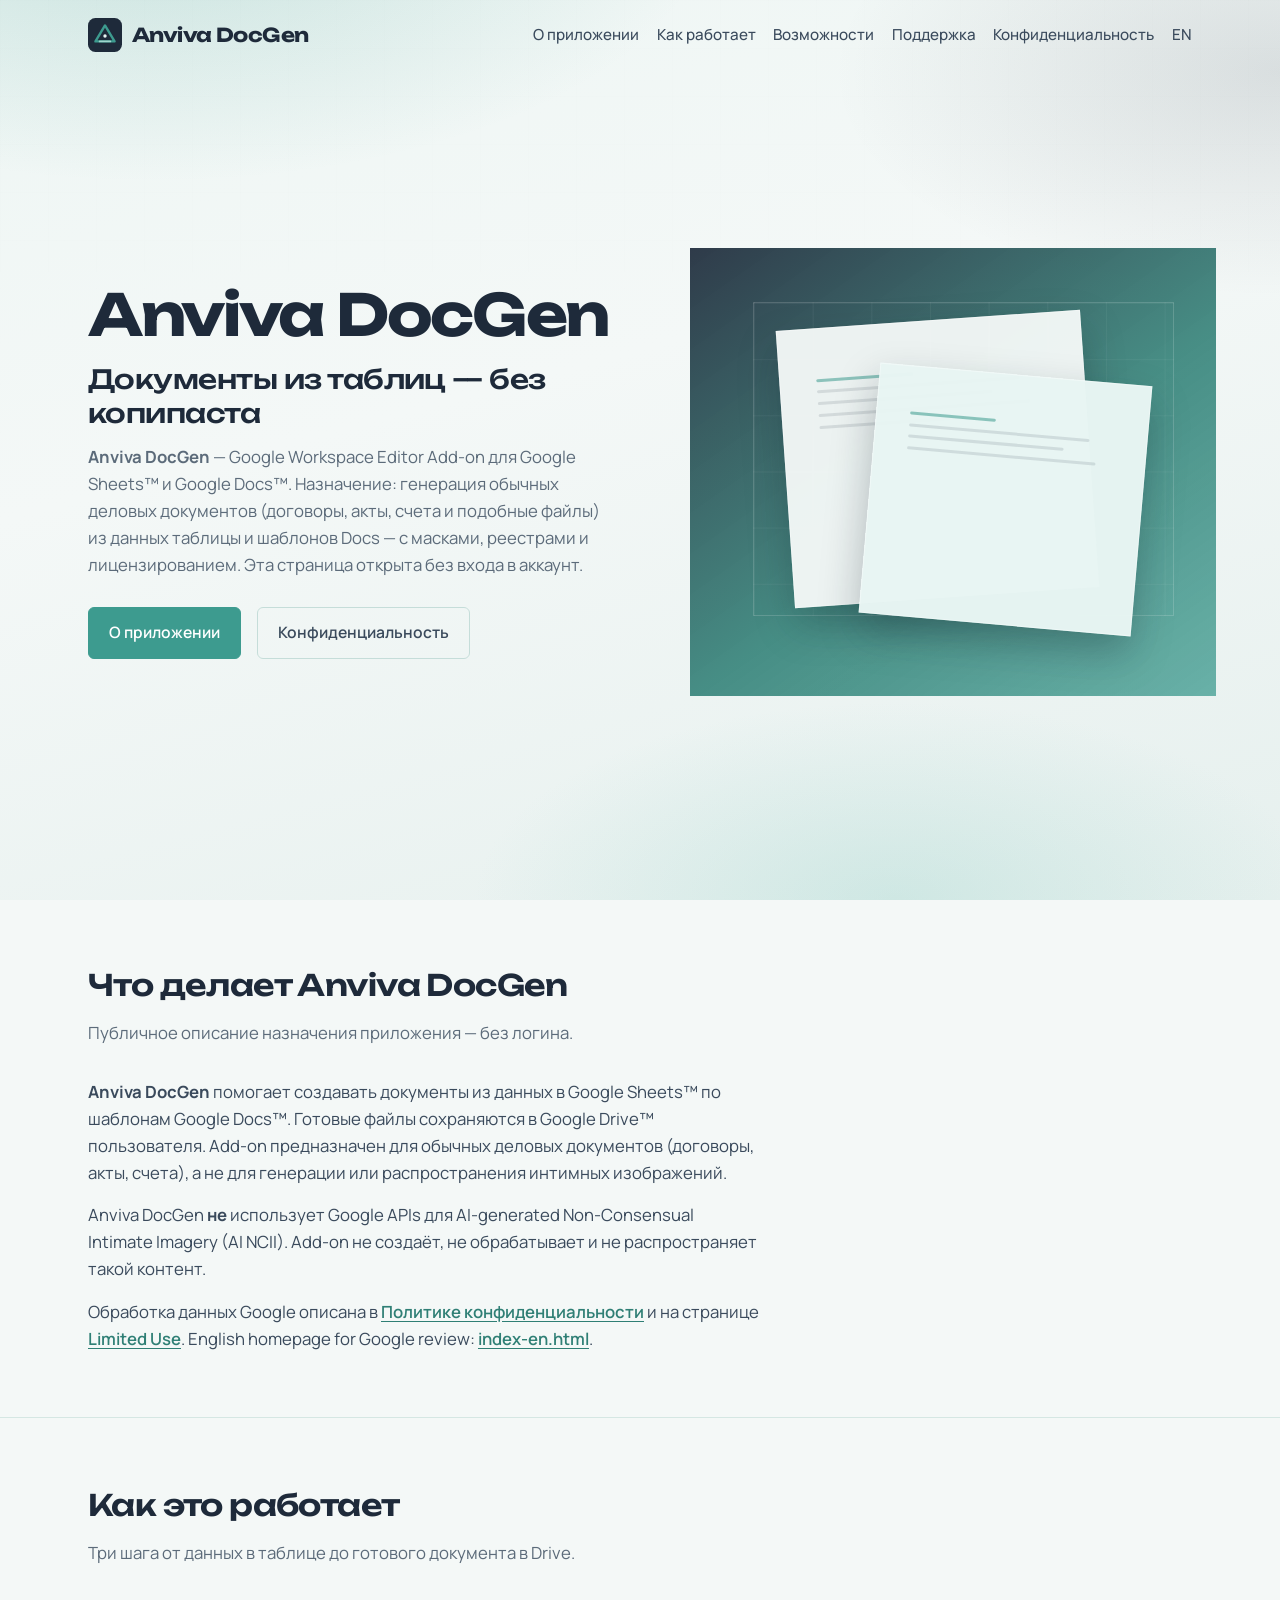
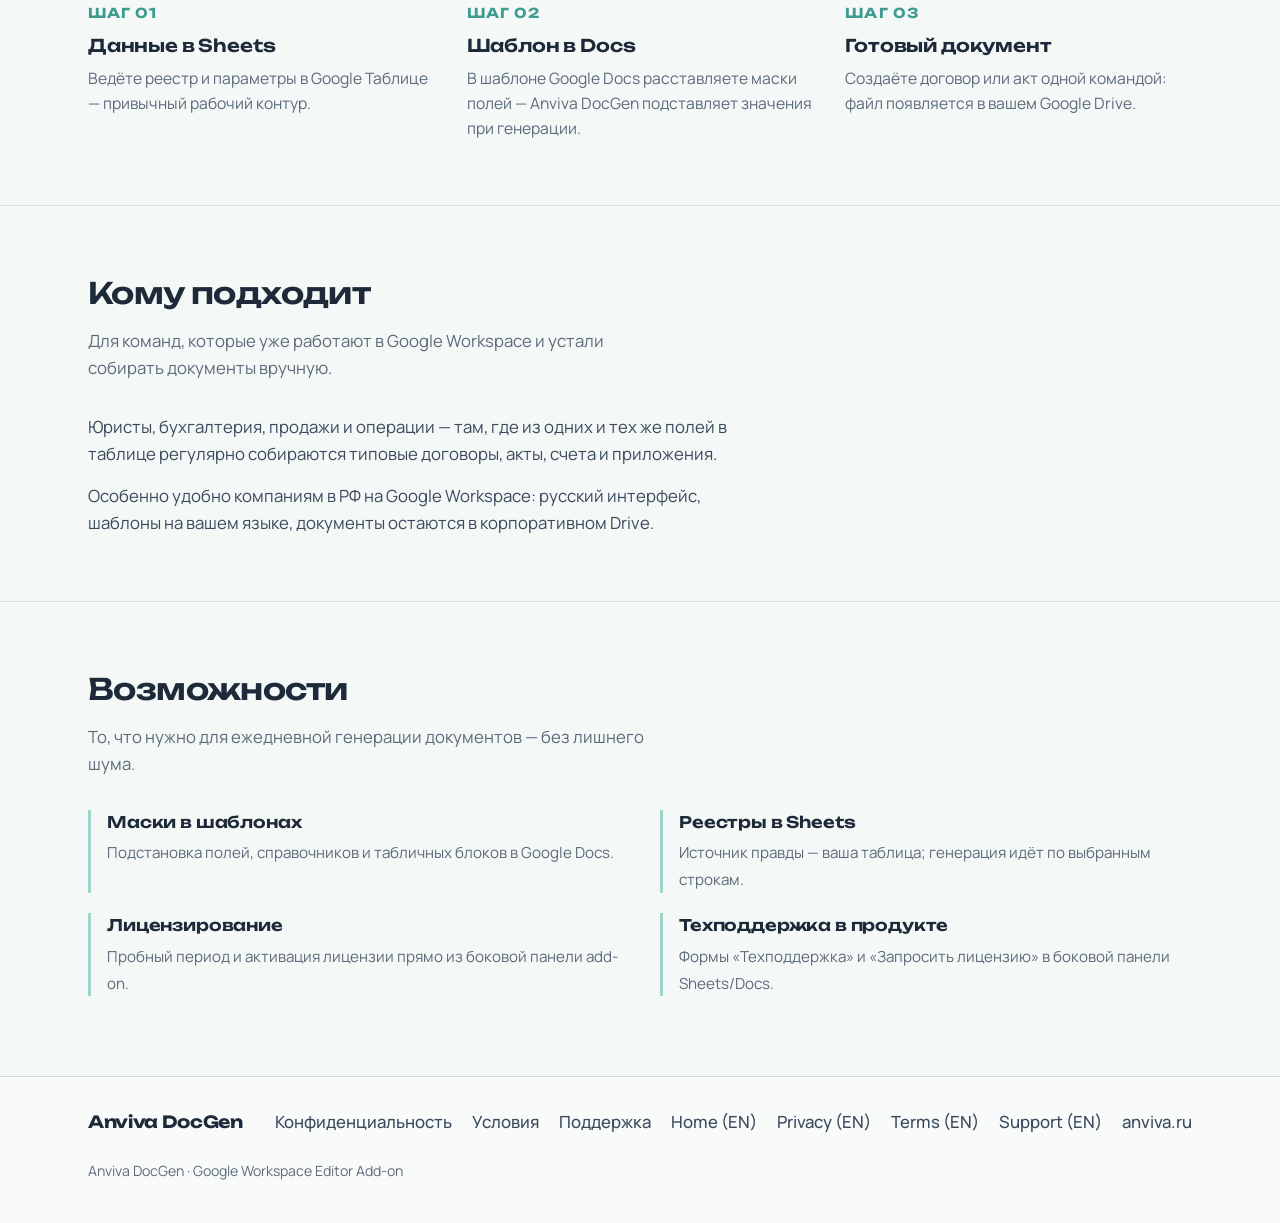
==== commit 73f87a1f: "Fix OAuth crawler invisibility: do not hide hero copy with opacity 0. Branding checkers often skip C" ====
--- a/index.html
+++ b/index.html
@@ -36,20 +36,20 @@
   <main id="main">
     <section class="hero" aria-labelledby="hero-brand">
       <div class="hero__copy">
-        <h1 class="hero__brand reveal" id="hero-brand">Anviva DocGen</h1>
-        <p class="hero__headline reveal reveal--delay">Документы из таблиц — без копипаста</p>
-        <p class="hero__lead reveal reveal--delay-2">
+        <h1 class="hero__brand" id="hero-brand">Anviva DocGen</h1>
+        <p class="hero__headline">Документы из таблиц — без копипаста</p>
+        <p class="hero__lead">
           <strong>Anviva DocGen</strong> — Google Workspace Editor Add-on для Google Sheets™ и Google Docs™.
           Назначение: генерация обычных деловых документов (договоры, акты, счета и подобные файлы)
           из данных таблицы и шаблонов Docs — с масками, реестрами и лицензированием.
           Эта страница открыта без входа в аккаунт.
         </p>
-        <div class="cta-row reveal reveal--delay-2">
+        <div class="cta-row">
           <a class="btn btn--primary" href="#purpose">О приложении</a>
           <a class="btn btn--ghost" href="privacy.html">Конфиденциальность</a>
         </div>
       </div>
-      <div class="hero__visual reveal reveal--delay" aria-hidden="true">
+      <div class="hero__visual" aria-hidden="true">
         <div class="hero-stage">
           <div class="hero-stage__grid"></div>
           <div class="hero-stage__sheet hero-stage__sheet--a">
--- a/css/site.css
+++ b/css/site.css
@@ -387,10 +387,10 @@
   --r: 5deg;
 }
 
-/* Reveal motion */
+/* Reveal motion — never start at opacity:0 (OAuth/brand crawlers often skip CSS animation) */
 .reveal {
-  opacity: 0;
-  transform: translateY(14px);
+  opacity: 1;
+  transform: translateY(10px);
   animation: reveal-up 0.9s ease forwards;
 }
 
